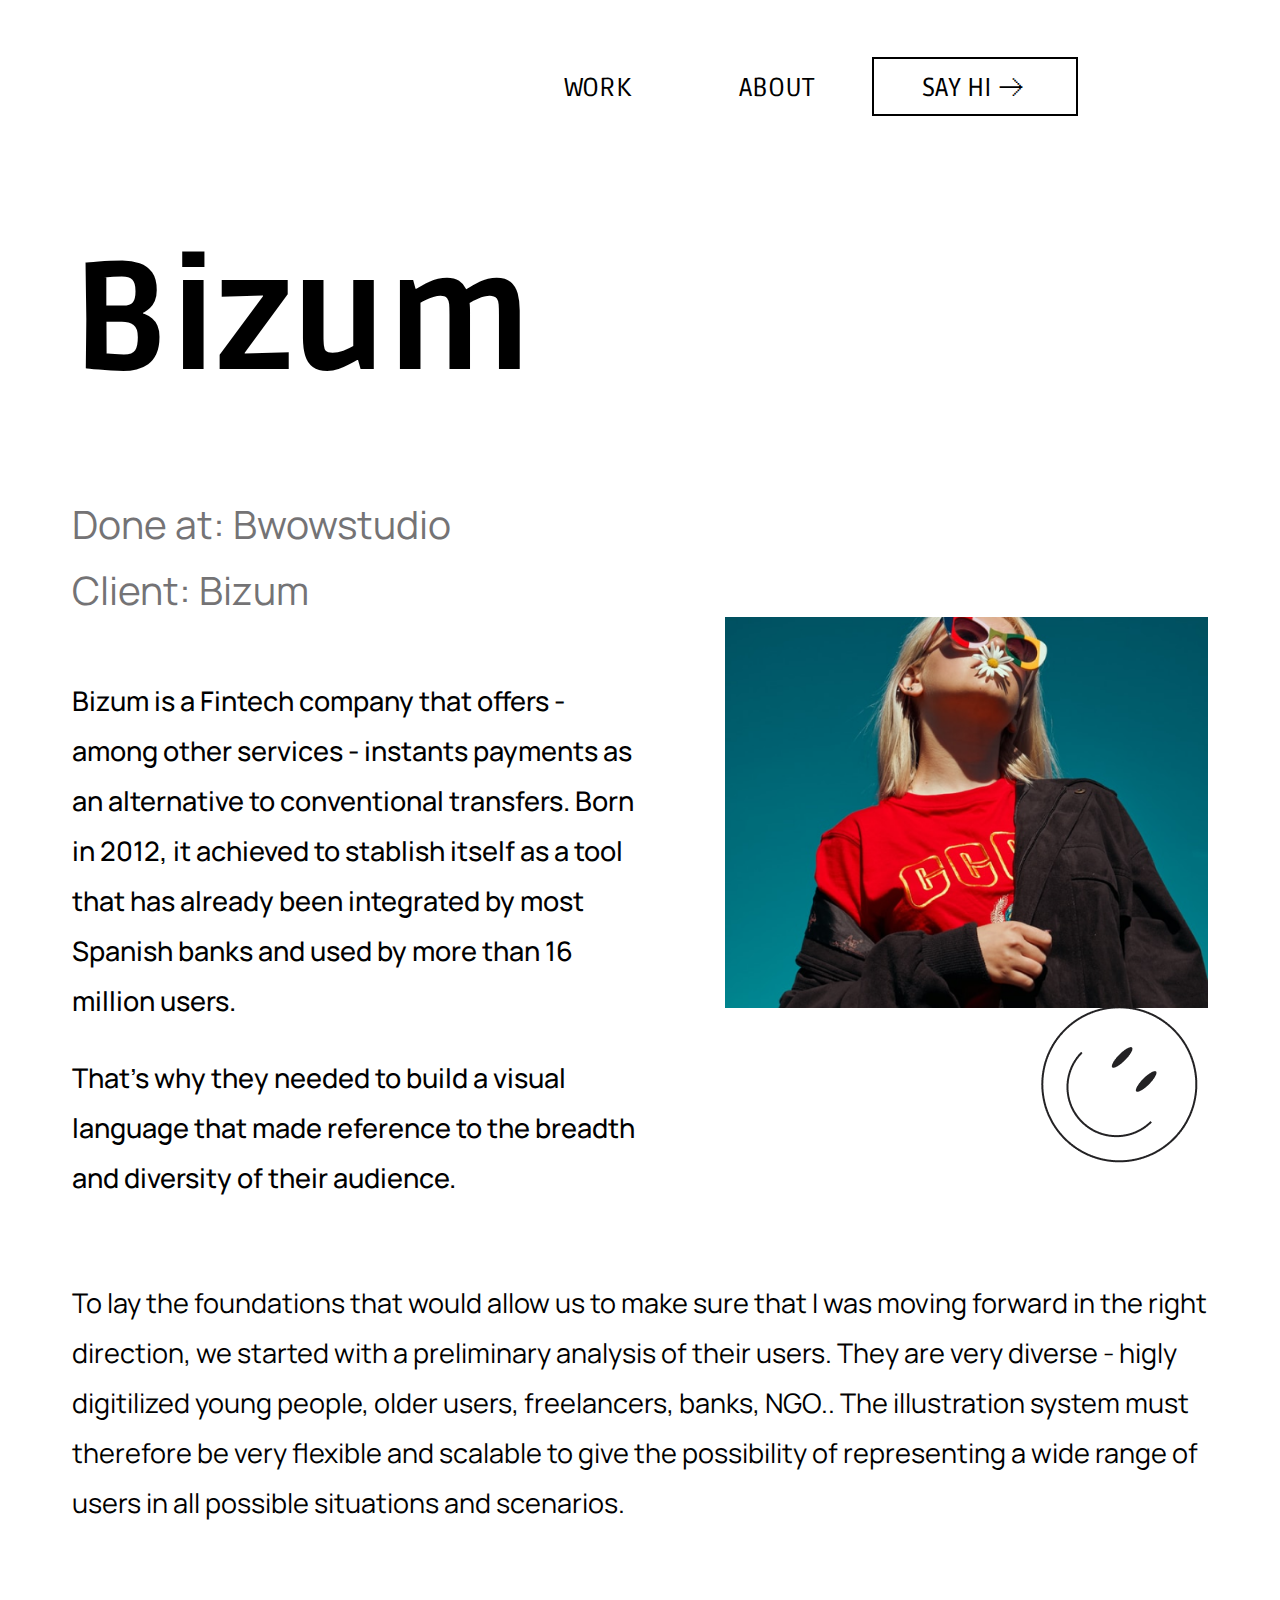
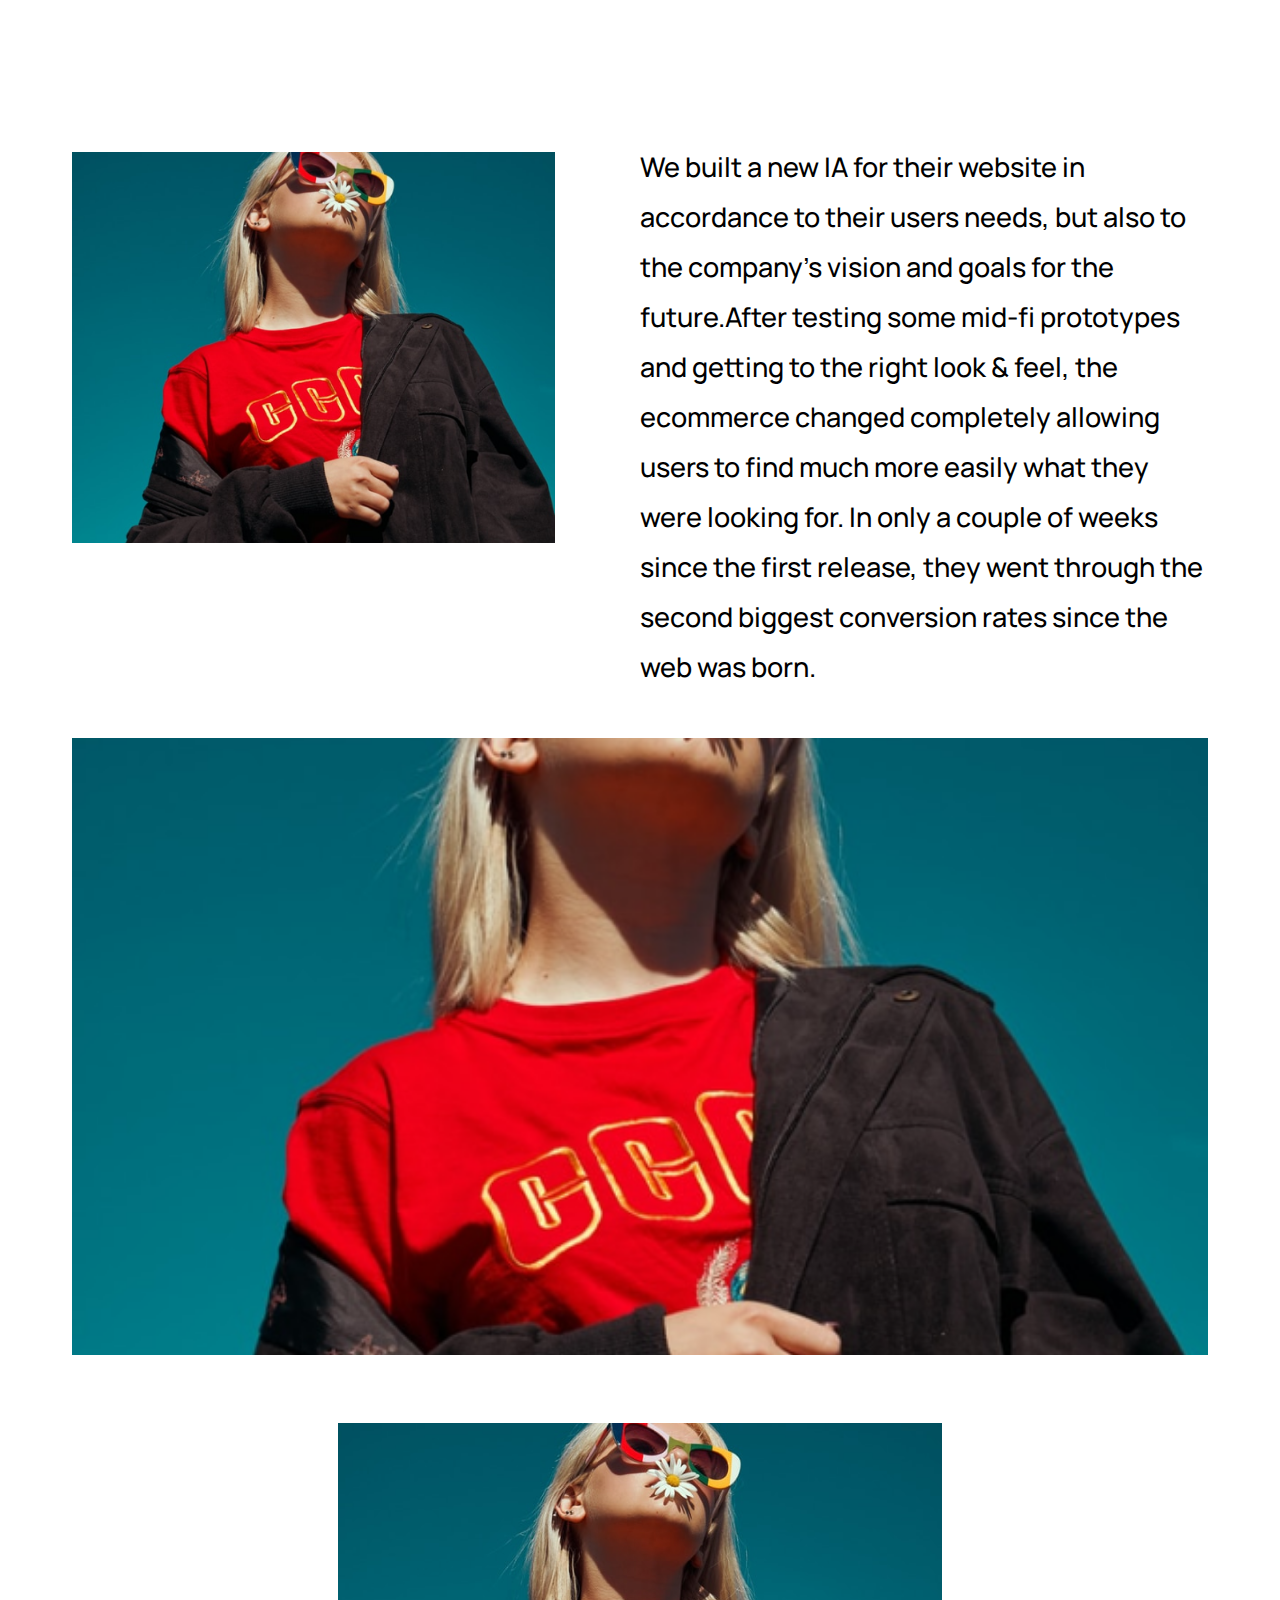
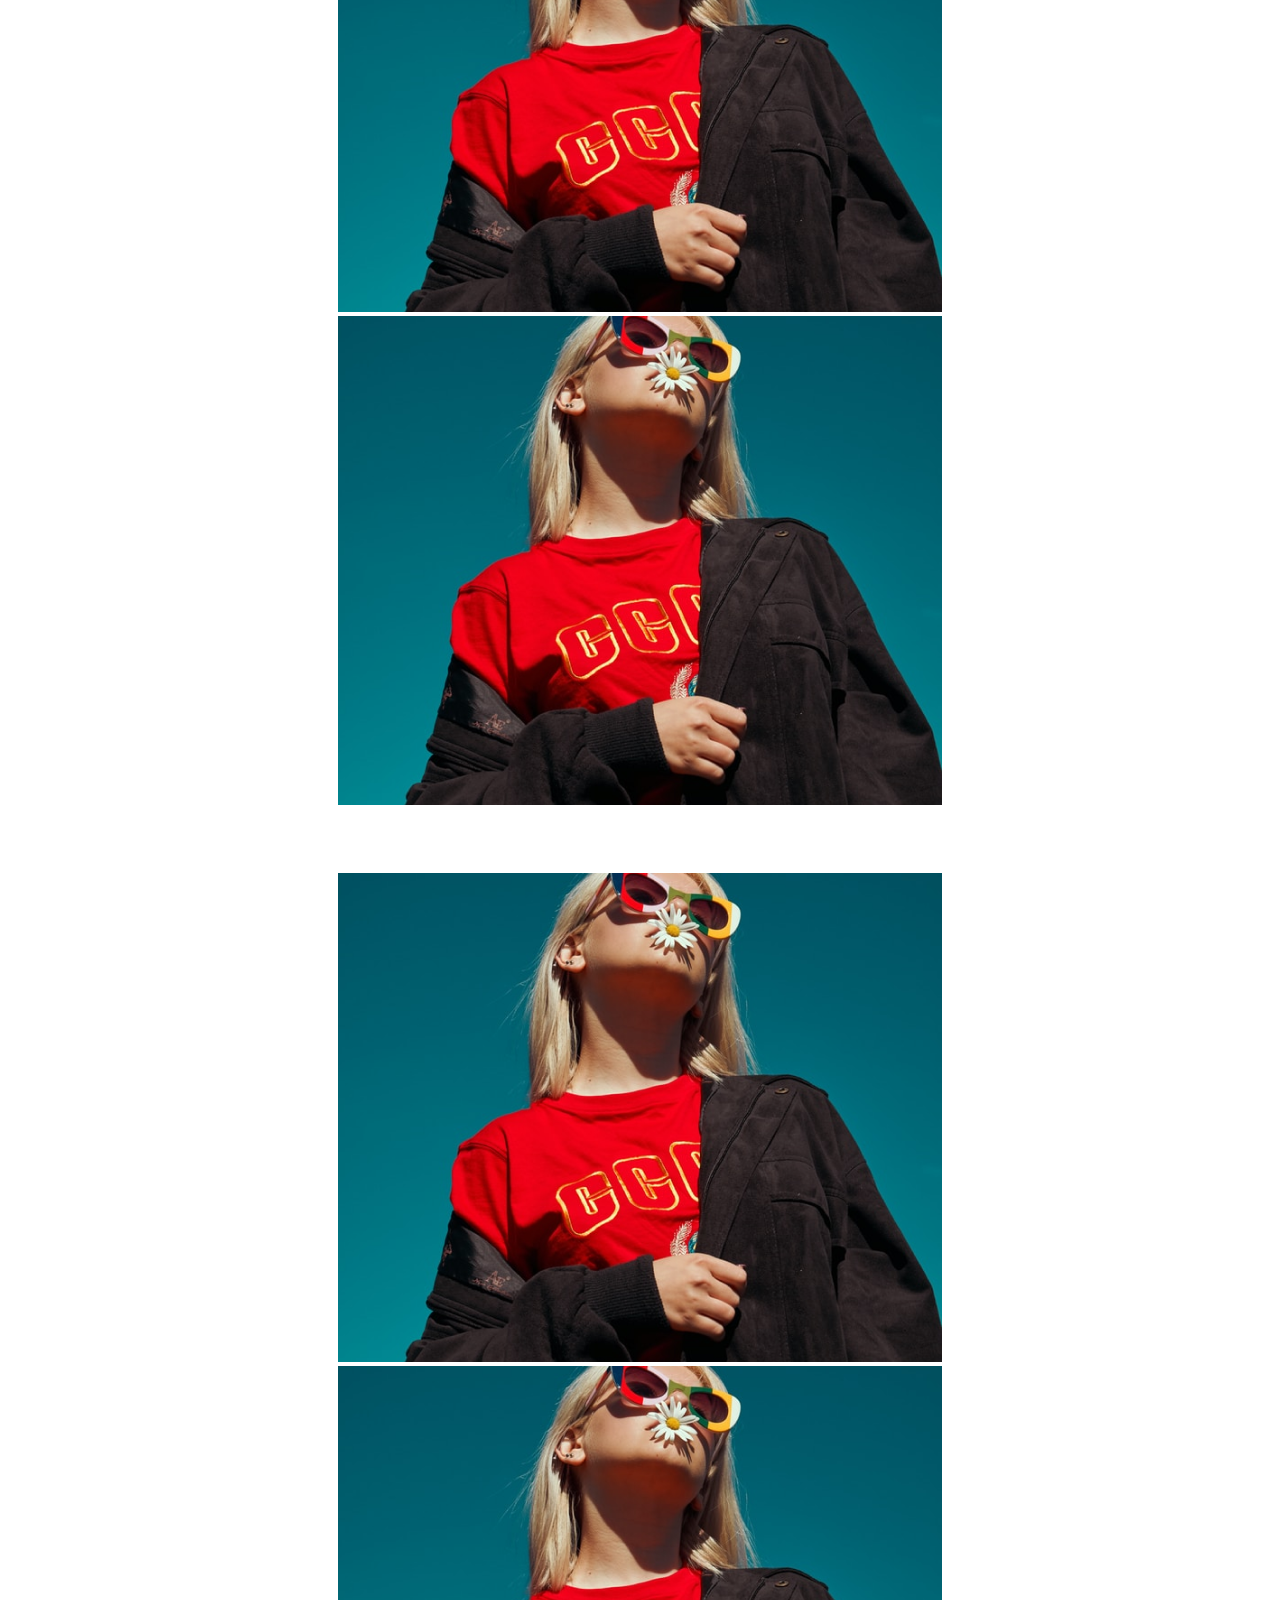
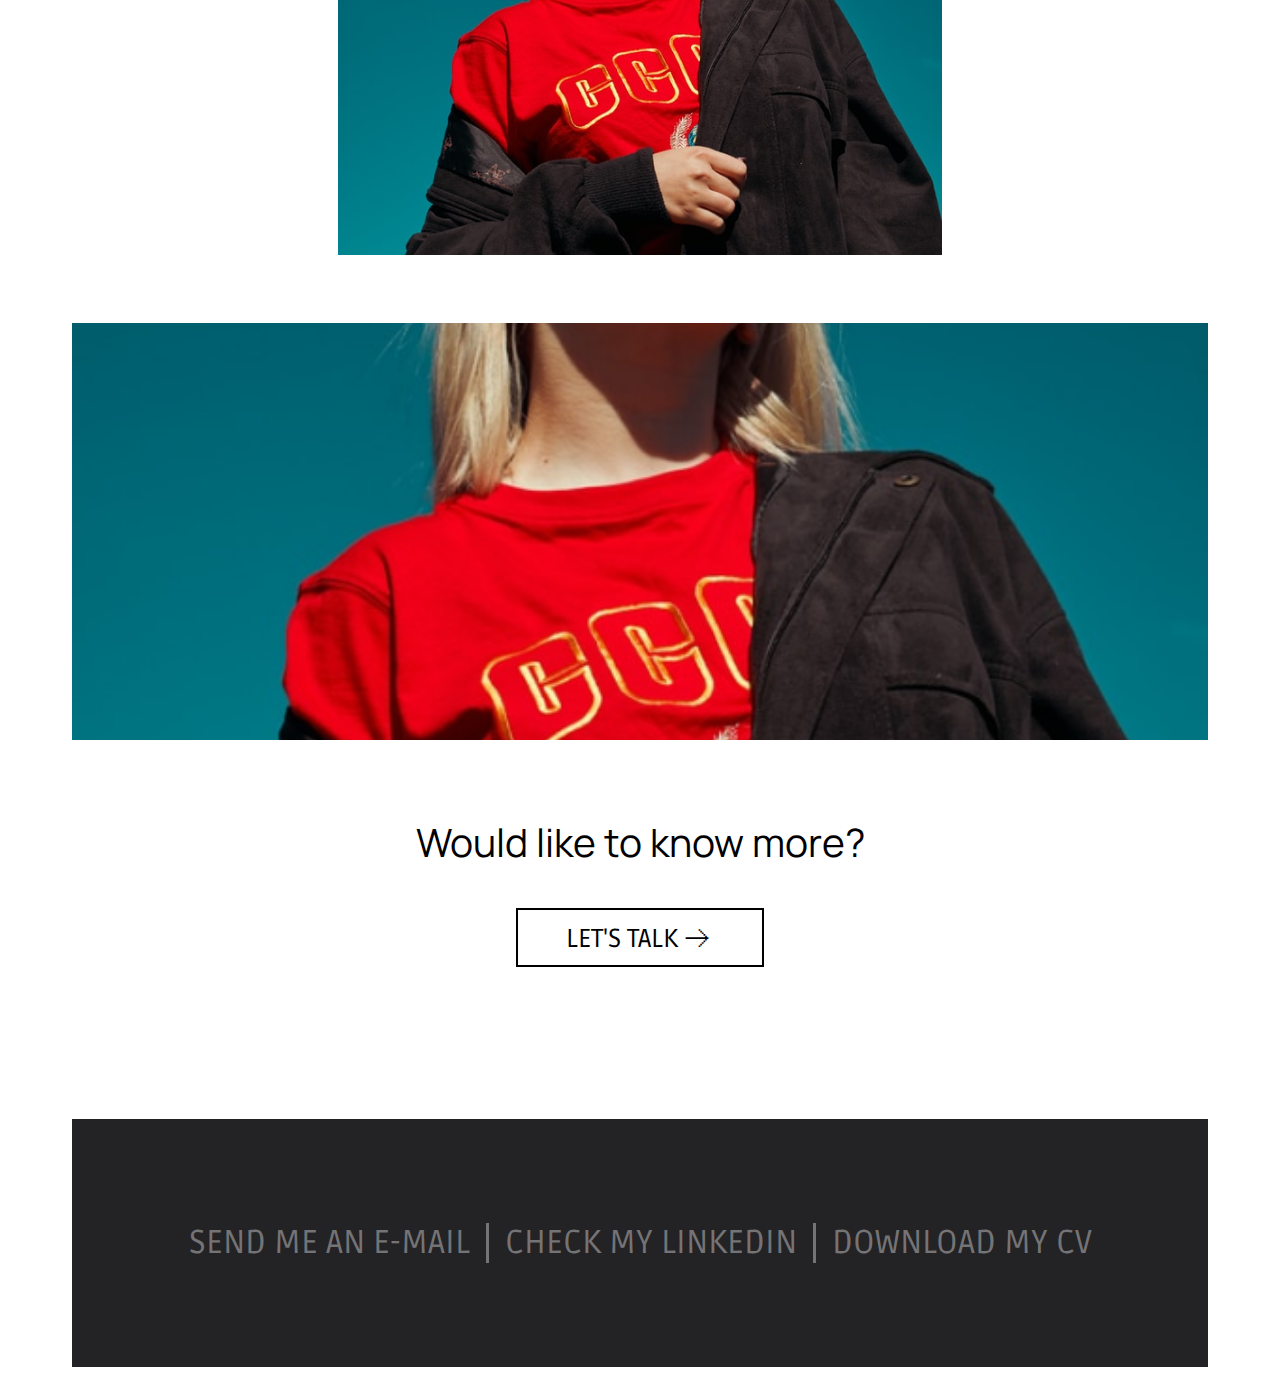
==== pages/bizum.html @ a3246f43 "Full" ====
<!DOCTYPE html>
<html lang="en">
  <head>
    <meta charset="UTF-8" />
    <meta http-equiv="X-UA-Compatible" content="IE=edge" />
    <meta name="viewport" content="width=device-width, initial-scale=1.0" />
    <title>Bizum</title>
    <link rel="stylesheet" href="./productV1.css" />
    <link
      href="https://fonts.googleapis.com/css2?family=Bakbak+One&family=Fruktur&family=Manrope&family=Montserrat:wght@300;400&family=Poppins:ital,wght@0,200;0,300;0,400;1,300&family=Roboto:wght@300&family=Ruda:wght@400;800&family=VT323&display=swap"
      rel="stylesheet"
    />
  </head>
  <body>
    <nav>
      <ul>
        <li><a href="" class="nav-link">WORK</a></li>
        <li><a href="" class="nav-link">ABOUT</a></li>
        <li><a href="" class="nav-link active">SAY HI 🡢</a></li>
      </ul>
    </nav>
    <div class="title">
      <h1>Bizum</h1>
    </div>
    <header>
      <div class="description">
        <h4>Done at: Bwowstudio</h4>
        <h4>Client: Bizum</h4>
        <p>
          Bizum is a Fintech company that offers - among other services - instants payments as an alternative to conventional
          transfers. Born in 2012, it achieved to stablish itself as a tool that has already been integrated by most Spanish banks
          and used by more than 16 million users.
        </p>
        <p>
          That’s why they needed to build a visual language that made reference to the breadth and diversity of their audience.
        </p>
      </div>
      <div class="image-main icon-main">
        <img src="../images/image-main.png" alt="" />
      </div>
    </header>

    <div class="full-par">
      <p>
        To lay the foundations that would allow us to make sure that I was moving forward in the right direction, we started with
        a preliminary analysis of their users. They are very diverse - higly digitilized young people, older users, freelancers,
        banks, NGO.. The illustration system must therefore be very flexible and scalable to give the possibility of representing
        a wide range of users in all possible situations and scenarios.
      </p>
    </div>
    <div class="main-two">
      <div class="image-main">
        <img src="../images/image-main.png" alt="" />
      </div>
      <div class="description">
        <p>
          We built a new IA for their website in accordance to their users needs, but also to the company’s vision and goals for
          the future.After testing some mid-fi prototypes and getting to the right look & feel, the ecommerce changed completely
          allowing users to find much more easily what they were looking for. In only a couple of weeks since the first release,
          they went through the second biggest conversion rates since the web was born.
        </p>
      </div>
    </div>
    <div class="image-full">
      <img src="../images/image-main.png" style="height: 617px" alt="" />
    </div>

    <div class="gallery">
      <img src="../images/image-main.png" alt="" />
      <img src="../images/image-main.png" alt="" />
    </div>
    <div class="gallery">
      <img src="../images/image-main.png" alt="" />
      <img src="../images/image-main.png" alt="" />
    </div>

    <div class="image-full">
      <img src="../images/image-main.png" alt="" />
    </div>
    <div class="know-more">
      <h3>Would like to know more?</h3>
      <a href="mailto:elcorreoquequieres@correo.com" class="nav-link active">LET'S TALK 🡢</a>
    </div>
    <footer>
      <div class="footer-content">
        <ul>
          <li><a href="#">SEND ME AN E-MAIL</a></li>
          <li class="list-border"><a href="#">CHECK MY LINKEDIN</a></li>
          <li><a href="#">DOWNLOAD MY CV</a></li>
        </ul>
      </div>
    </footer>
  </body>
</html>
---- pages/productV1.css ----
body {
  padding: 1rem 4rem;
  min-width: fit-content;
}

nav {
  width: 100%;
  display: flex;
  justify-content: flex-end;
  margin-bottom: 1rem;
  padding: 2rem 0;
}
nav ul {
  width: 50%;
  display: flex;
  justify-content: space-around;
  align-items: center;
  list-style: none;
  margin-right: 8rem;
}
.nav-link {
  text-decoration: none;
  color: black;
  font-size: 26px;

  font-family: Ruda;
  padding: 0.6rem 3rem;
  position: relative;
  padding-right: 3.2rem;
  padding-top: 0.8rem;
  line-height: 33px;
}
.nav-link:after {
  content: "🡢";
  position: absolute;
  top: 23%;
  max-width: 0%;
  transition: transform 200ms ease-in;
  opacity: 0;
  transform: translate(-10px, 0);
}
.nav-link:hover:after {
  opacity: 1;
  transform: translate(8px, 0);
  z-index: -1;
}
.nav-link {
  border-width: 2px;
  border-style: solid;
  border-color: transparent;
  transition: border-color 600ms linear;
  z-index: 1;
}
.nav-link:hover {
  border-color: black;
}

.title h1 {
  font-family: Ruda;
  font-weight: 800;
  font-size: 152px;
  padding-top: 0;
  margin-top: 76px;
}

header {
  display: flex;
  padding: 2rem 0;
  height: 655px;
}
header div {
  width: 50%;
}
header .description {
  margin-top: -4rem;
}
header .description h4 {
  font-family: Manrope;
  font-size: 39px;
  margin: 0.8rem 0;
  color: #747375;
  font-weight: 400;
}
header .image-main {
  display: flex;
  justify-content: flex-end;
}
.image-main img {
  height: 730px !important;
  width: 85%;
  object-position: 10%;
  margin-top: -100px;
}

header .description p {
  font-size: 27px;
  font-weight: 500;
  font-family: Manrope;
  line-height: 50px;
}
header .description p:nth-child(odd) {
  margin-top: 59px;
}

.image-full img {
  height: 417px;
  width: 100%;
  object-fit: contain;
}
.full-par p {
  font-family: Manrope;
  font-size: 27px;
  padding: 1rem 0;
  line-height: 50px;
}

.main-two {
  display: flex;
  padding-top: 7rem;
  height: 655px;
  font-family: Manrope;
  line-height: 50px;
}
.main-two div {
  width: 50%;
}
.main-two .description h4 {
  font-family: Manrope;
  font-size: 39px;
  margin: 0.8rem 0;
  color: #747375;
  font-weight: 400;
}
header .image-main {
  display: flex;
  justify-content: flex-end;
  position: relative;
}
.image-main img {
  height: 655px;
  width: 85%;
  object-fit: contain;
  z-index: 99;
}
.icon-main:after {
  content: url("../images/Group\ 1.png");
  position: absolute;
  top: 65%;
  left: 65%;
  width: 80px;
  height: 80px;
}

.main-two .description p {
  margin-top: 59px;
  margin-bottom: 122px;
  font-family: Manrope;
  font-size: 27px;
  font-weight: 500;
}

.image-full img {
  height: 417px;
  width: 100%;
  object-fit: cover;
}
.gallery:nth-child(1n) {
  text-align: center;
  padding-top: 4rem;
  padding-bottom: 0rem;
}
.gallery:nth-child(2n) {
  text-align: center;
  padding-bottom: 4rem;
}

.active {
  border: 2px solid black;
}
.active:hover:after {
  opacity: 0 !important;
}
.know-more {
  padding: 2rem 0;
  display: flex;
  flex-direction: column;
  justify-content: center;
  align-items: center;
}
.know-more h3 {
  font-size: 39px;
  font-family: Manrope;
  font-weight: 400;
}
footer {
  width: 100%;
  height: 248px;
  display: flex;
  justify-content: space-evenly;
  align-items: center;
  color: #747375;
  background-color: #232224;
  margin-top: 120px;
}
footer .footer-content ul {
  list-style: none;
  display: flex;
  justify-content: space-around;
  width: 100%;
  margin: 0 auto;
  font-family: Ruda;
  font-size: 33px;
  text-align: center;
  padding-inline-start: 0;
}

footer ul a {
  padding: 0 1rem;
  color: #747375;
  text-decoration: none;
  text-align: center;
}

footer .list-border {
  border-right: 3px solid #747375;
  border-left: 3px solid #747375;
}

@media (max-width: 1250px) {
  nav ul {
    width: 60%;
  }
  footer {
    height: 324px;
    padding: 5rem 0;
    margin-top: 160px;
  }
  .footer-content {
    height: 100%;
    display: flex;
    justify-content: center;
    align-items: space-around;
    padding: 2rem 0;
    width: 80%;
    margin: 0 auto;
  }
  footer .footer-content ul {
    flex-direction: column;
    width: 100%;
  }
  footer .footer-content ul li {
    padding: 1.5rem 0;
  }
  footer .footer-content ul .list-border {
    border-top: 1px solid grey;
    border-bottom: 1px solid grey;

    border-right: none;
    border-left: none;
  }
  /* nav ul {
    width: 100%;
    margin: 0 auto;
    font-size: 4rem;
    align-items: flex-start;
  }
  nav {
    background-image: url("../images/image-main.png");
    background-repeat: no-repeat;
    background-size: cover;
    height: 280px;
  }
  nav ul li a {
    color: white !important;
  } */
}
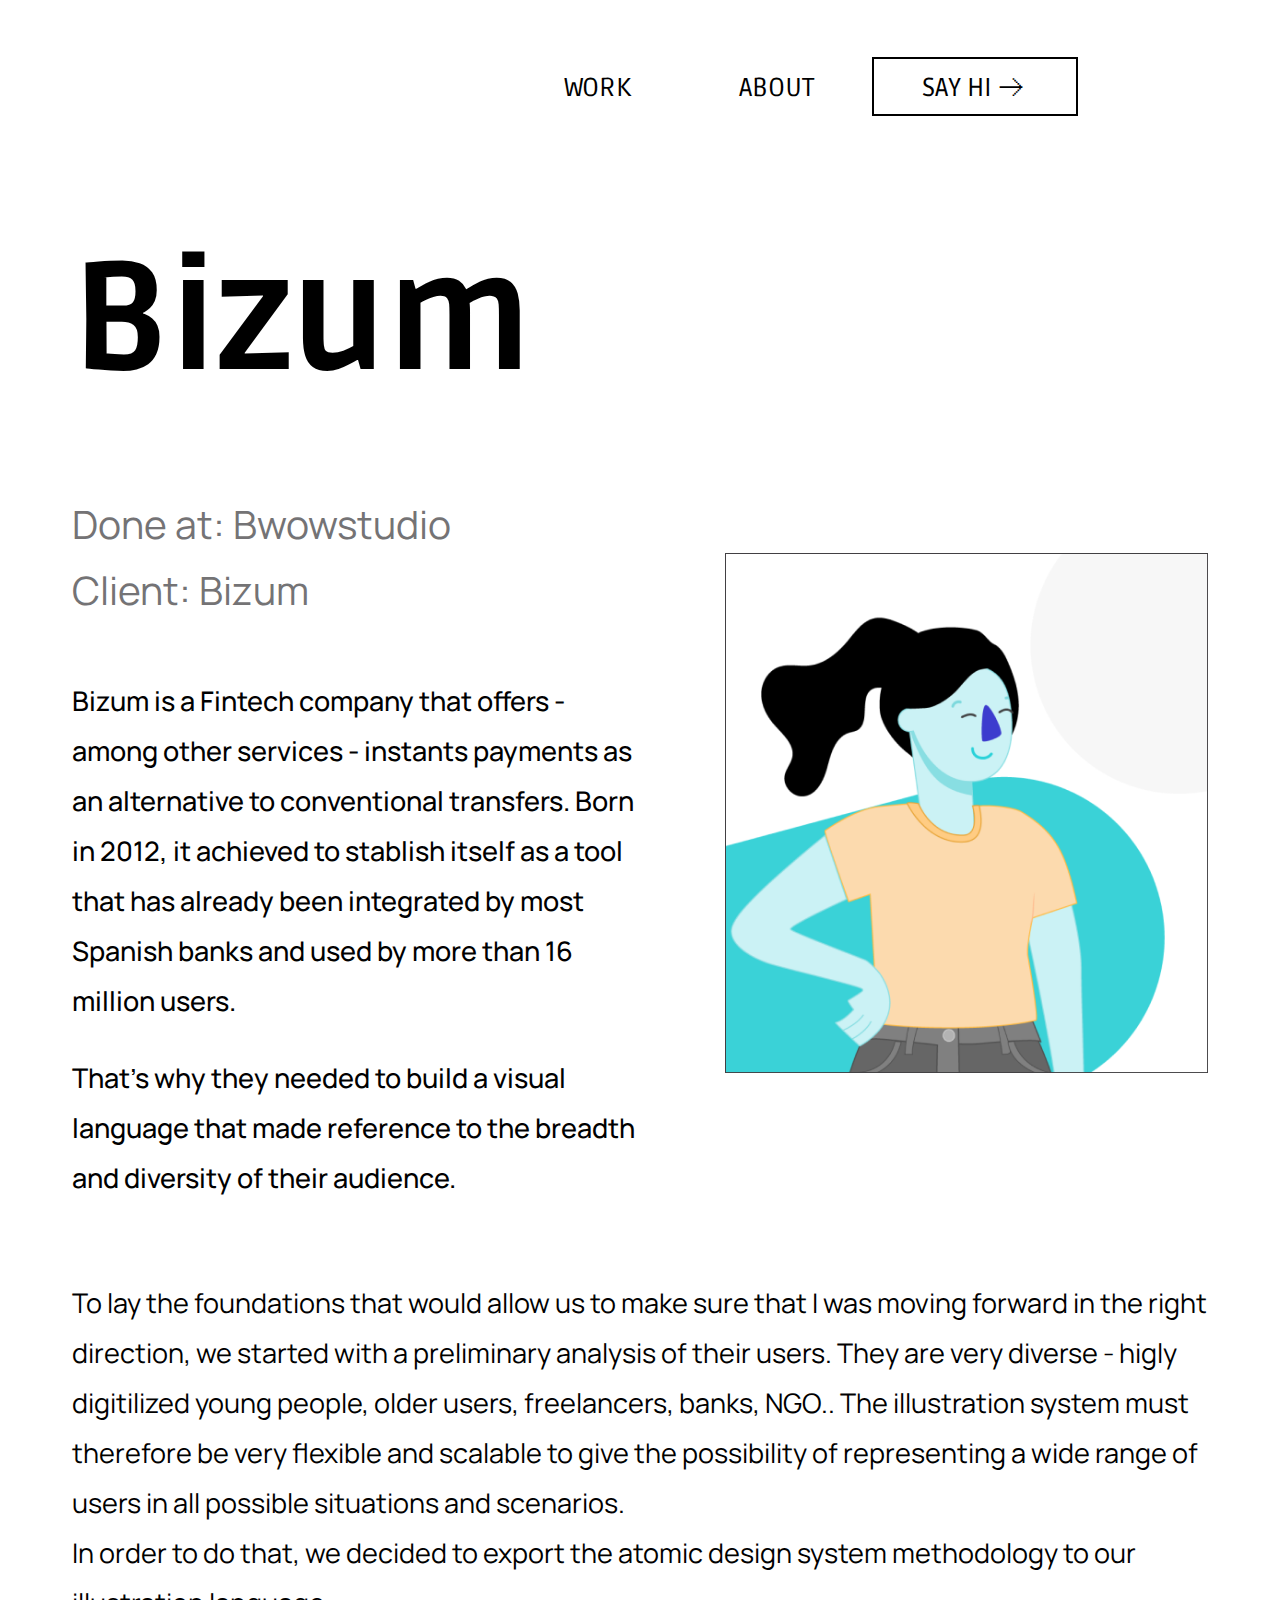
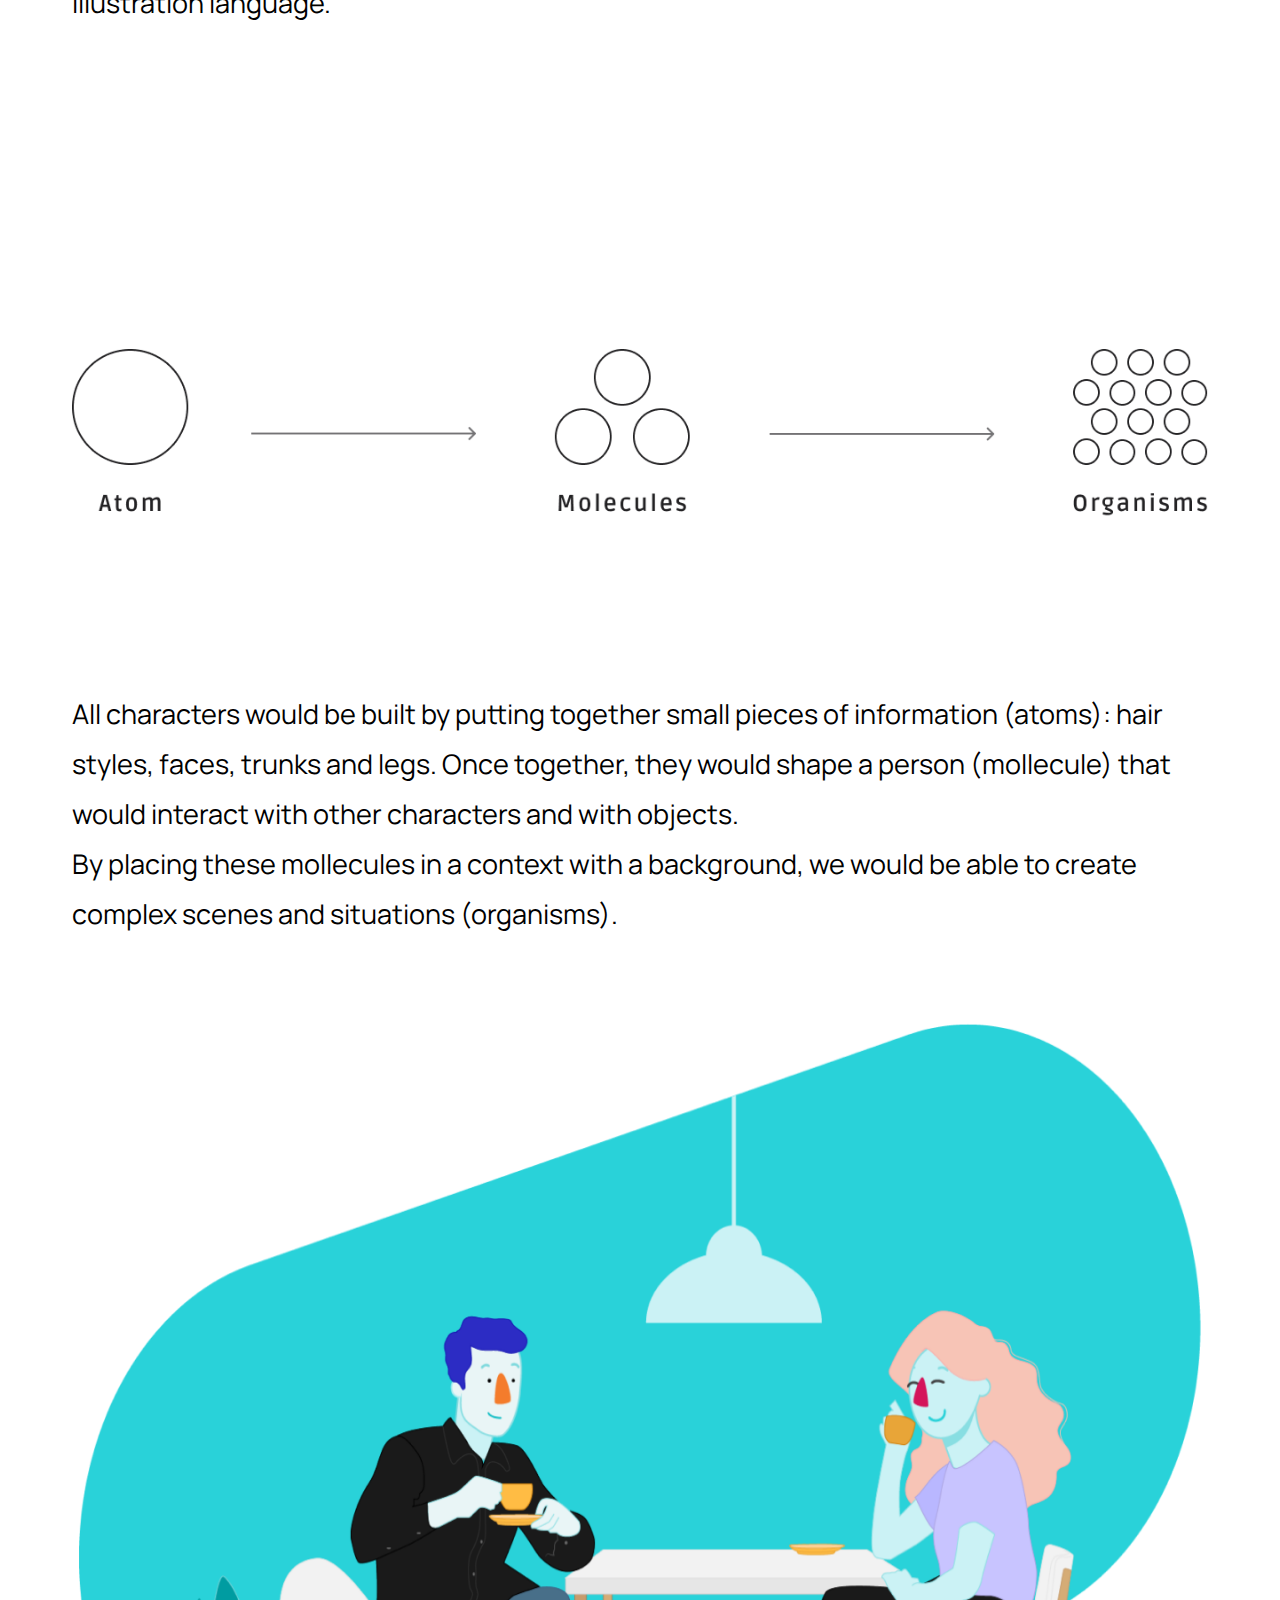
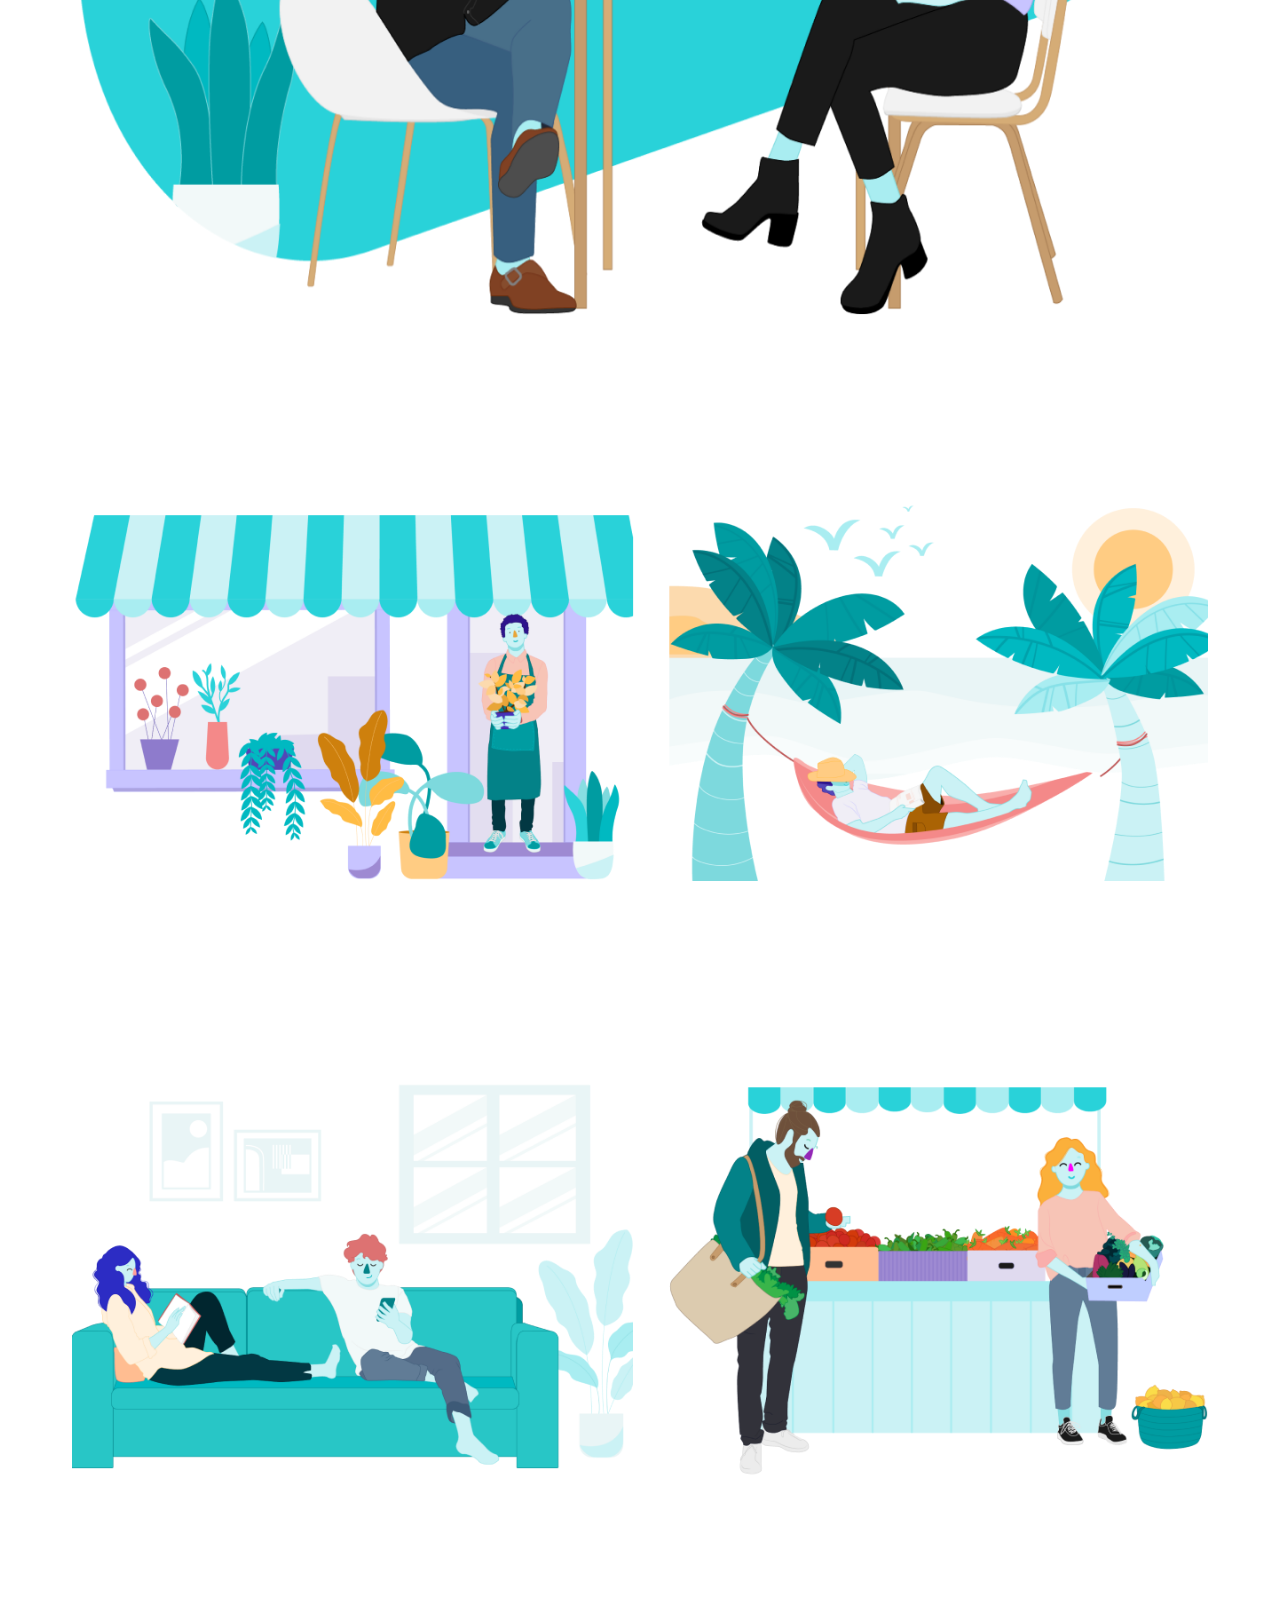
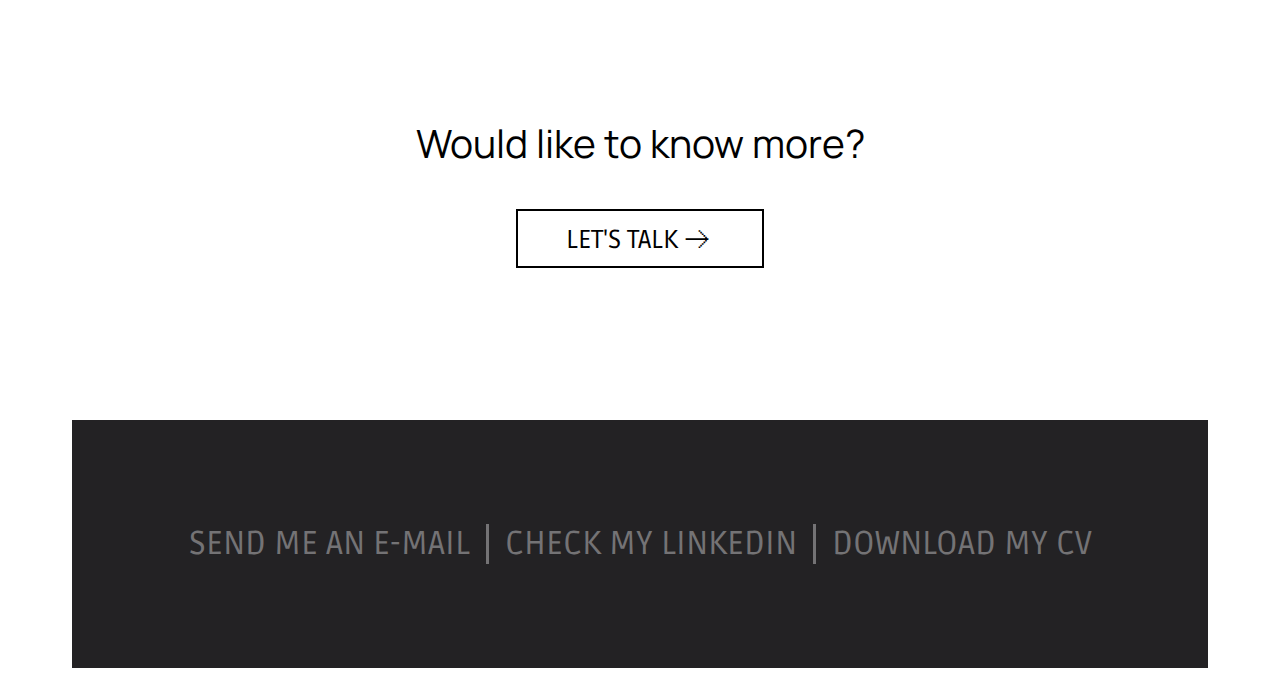
==== commit 2eb3b708: "done" ====
--- a/pages/bizum.html
+++ b/pages/bizum.html
@@ -36,7 +36,7 @@
         </p>
       </div>
       <div class="image-main icon-main">
-        <img src="../images/image-main.png" alt="" />
+        <img src="../images/bizum/Figuras-Bizum-79 1.png" alt="" />
       </div>
     </header>
 
@@ -45,37 +45,34 @@
         To lay the foundations that would allow us to make sure that I was moving forward in the right direction, we started with
         a preliminary analysis of their users. They are very diverse - higly digitilized young people, older users, freelancers,
         banks, NGO.. The illustration system must therefore be very flexible and scalable to give the possibility of representing
-        a wide range of users in all possible situations and scenarios.
+        a wide range of users in all possible situations and scenarios. <br>
+        In order to do that, we decided to export the atomic design system methodology to our illustration language. 
       </p>
-    </div>
-    <div class="main-two">
-      <div class="image-main">
-        <img src="../images/image-main.png" alt="" />
-      </div>
-      <div class="description">
-        <p>
-          We built a new IA for their website in accordance to their users needs, but also to the company’s vision and goals for
-          the future.After testing some mid-fi prototypes and getting to the right look & feel, the ecommerce changed completely
-          allowing users to find much more easily what they were looking for. In only a couple of weeks since the first release,
-          they went through the second biggest conversion rates since the web was born.
-        </p>
-      </div>
-    </div>
-    <div class="image-full">
-      <img src="../images/image-main.png" style="height: 617px" alt="" />
-    </div>
-
-    <div class="gallery">
-      <img src="../images/image-main.png" alt="" />
-      <img src="../images/image-main.png" alt="" />
-    </div>
-    <div class="gallery">
-      <img src="../images/image-main.png" alt="" />
-      <img src="../images/image-main.png" alt="" />
     </div>
 
     <div class="image-full">
-      <img src="../images/image-main.png" alt="" />
+      <video src="https://youtu.be/3lTUAWOgoHs"></video>
+    </div>
+    
+    <div class="image-full">
+      <img src="../images/bizum/img (3).png" alt="" style="object-fit: contain;" />
+    </div>
+    <div class="full-par">
+      <p>
+        All characters would be built by putting together small pieces of information (atoms): hair styles, faces, trunks and legs. 
+        Once together, they would shape a person (mollecule) that would interact with other characters and with objects. <br>
+        By placing these mollecules in a context with a background, we would be able to create complex scenes and situations (organisms). 
+      </p>
+    </div>
+    <div class="image-full" style="margin-top: 4rem;">
+      <img src="../images/bizum/Frame 555.png" alt="" style="height: 900px; object-fit:inherit;" />
+    </div>
+    
+    <div class="image-full" style="margin: 10rem 0;">
+      <img src="../images/bizum/Frame 560.png" alt="" />
+    </div>
+    <div class="image-full" style="margin: 10rem 0;">
+      <img src="../images/bizum/Frame 559.png" alt="" />
     </div>
     <div class="know-more">
       <h3>Would like to know more?</h3>
--- a/pages/productV1.css
+++ b/pages/productV1.css
@@ -142,7 +142,7 @@
   object-fit: contain;
   z-index: 99;
 }
-.icon-main:after {
+.icon-main.only:after {
   content: url("../images/Group\ 1.png");
   position: absolute;
   top: 65%;
@@ -274,3 +274,10 @@
     color: white !important;
   } */
 }
+
+.grey-bg {
+  background-color: #f2f2f2;
+  padding-top: 1rem;
+  margin: 2rem -6rem;
+  flex-wrap: wrap;
+}
